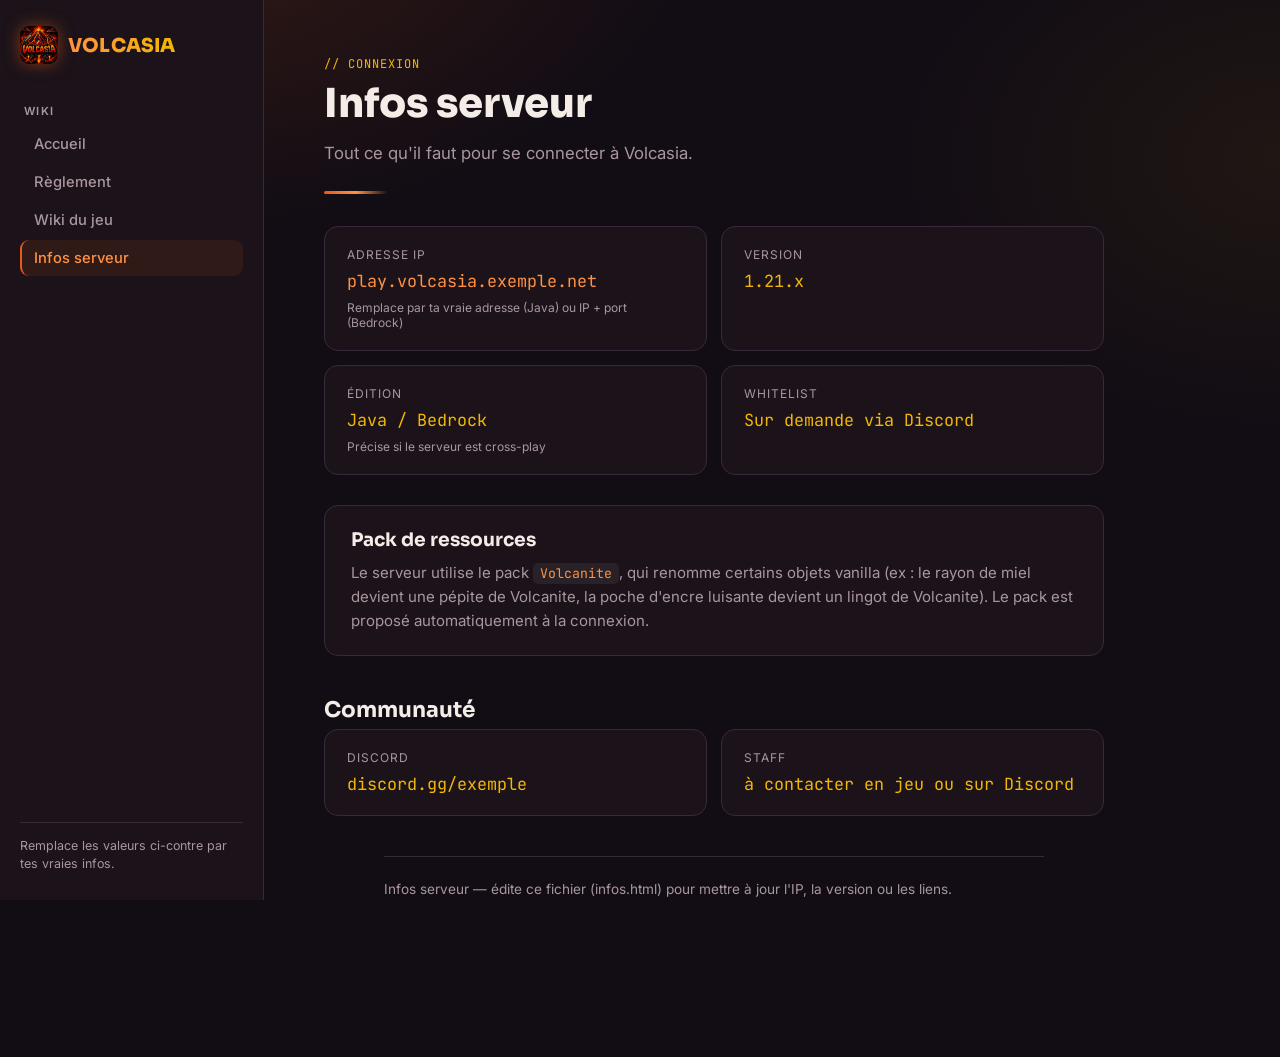
==== infos.html @ 2f06025f "Add files via upload" ====
<!DOCTYPE html>
<html lang="fr">
<head>
<meta charset="UTF-8">
<meta name="viewport" content="width=device-width, initial-scale=1.0">
<title>Volcasia — Infos serveur</title>
<link rel="icon" href="volcasia-icon.png">
<link rel="preconnect" href="https://fonts.googleapis.com">
<link href="https://fonts.googleapis.com/css2?family=Sora:wght@400;600;700;800&family=Inter:wght@400;500;600&family=JetBrains+Mono:wght@500&display=swap" rel="stylesheet">
<link rel="stylesheet" href="style.css">
</head>
<body>
<div class="shell">

  <aside class="sidebar">
    <a href="index.html" class="brand">
      <img src="volcasia-icon.png" alt="Logo Volcasia">
      <span class="brand-name">VOLCASIA</span>
    </a>
    <nav>
      <span class="nav-label">Wiki</span>
      <a href="index.html">Accueil</a>
      <a href="reglement.html">Règlement</a>
      <a href="wiki.html">Wiki du jeu</a>
      <a href="infos.html" class="active">Infos serveur</a>
    </nav>
    <div class="sidebar-foot">
      Remplace les valeurs ci-contre par tes vraies infos.
    </div>
  </aside>

  <main>
    <section id="infos">
      <span class="eyebrow">// Connexion</span>
      <h1 class="page-title">Infos serveur</h1>
      <p class="lede">Tout ce qu'il faut pour se connecter à Volcasia.</p>
      <div class="divider"></div>

      <div class="grid">
        <div class="info-tile">
          <div class="label">Adresse IP</div>
          <div class="value lava">play.volcasia.exemple.net</div>
          <div class="copy-hint">Remplace par ta vraie adresse (Java) ou IP + port (Bedrock)</div>
        </div>
        <div class="info-tile">
          <div class="label">Version</div>
          <div class="value">1.21.x</div>
        </div>
        <div class="info-tile">
          <div class="label">Édition</div>
          <div class="value">Java / Bedrock</div>
          <div class="copy-hint">Précise si le serveur est cross-play</div>
        </div>
        <div class="info-tile">
          <div class="label">Whitelist</div>
          <div class="value">Sur demande via Discord</div>
        </div>
      </div>

      <div class="card">
        <h3 style="margin-bottom:10px;">Pack de ressources</h3>
        <p style="color:var(--ash); line-height:1.6; font-size:0.94rem;">
          Le serveur utilise le pack <code class="inline">Volcanite</code>, qui renomme certains objets vanilla (ex : le rayon de miel devient une pépite de Volcanite, la poche d'encre luisante devient un lingot de Volcanite). Le pack est proposé automatiquement à la connexion.
        </p>
      </div>

      <h2 class="section-title">Communauté</h2>
      <div class="grid">
        <div class="info-tile">
          <div class="label">Discord</div>
          <div class="value">discord.gg/exemple</div>
        </div>
        <div class="info-tile">
          <div class="label">Staff</div>
          <div class="value">à contacter en jeu ou sur Discord</div>
        </div>
      </div>
    </section>

    <footer>
      Infos serveur — édite ce fichier (infos.html) pour mettre à jour l'IP, la version ou les liens.
    </footer>
  </main>
</div>
</body>
</html>
---- style.css ----
:root{
  --bg: #120D14;
  --panel: #1B1319;
  --panel-2: #221721;
  --line: #38293A;
  --lava: #E85A1C;
  --lava-hot: #FF9142;
  --gold: #F2B705;
  --ash: #A9969F;
  --text: #F4ECE7;
  --radius: 14px;
}
*{box-sizing:border-box; margin:0; padding:0;}
html{scroll-behavior:smooth;}
body{
  background: var(--bg);
  color: var(--text);
  font-family: 'Inter', sans-serif;
  min-height:100vh;
  background-image:
    radial-gradient(ellipse 900px 520px at 12% -8%, rgba(232,90,28,0.16), transparent 60%),
    radial-gradient(ellipse 700px 500px at 100% 15%, rgba(242,183,5,0.06), transparent 55%);
}
h1,h2,h3,.brand-name{ font-family:'Sora', sans-serif; }

.shell{ display:flex; min-height:100vh; }

/* Sidebar */
.sidebar{
  width: 264px; flex-shrink:0;
  background: var(--panel);
  border-right: 1px solid var(--line);
  padding: 26px 20px;
  position: sticky; top:0; height:100vh;
  display:flex; flex-direction:column; gap: 26px;
}
.brand{ display:flex; align-items:center; gap:10px; text-decoration:none; color:inherit; }
.brand img{
  width:38px; height:38px; border-radius:9px; object-fit:cover;
  box-shadow: 0 0 16px rgba(232,90,28,0.5), inset 0 0 0 1px rgba(255,255,255,0.12);
}
.brand-name{ font-weight:800; font-size:1.2rem; letter-spacing:0.01em;
  background: linear-gradient(90deg, var(--lava-hot), var(--gold));
  -webkit-background-clip:text; background-clip:text; color:transparent;
}
nav{ display:flex; flex-direction:column; gap:2px; }
.nav-label{
  font-size:0.7rem; text-transform:uppercase; letter-spacing:0.12em;
  color:var(--ash); margin: 14px 4px 6px; font-weight:600;
}
nav a{
  color: var(--ash); text-decoration:none; font-size:0.92rem; font-weight:500;
  padding:9px 12px; border-radius:9px; transition: all .15s ease;
  border-left: 2px solid transparent;
}
nav a:hover{ color: var(--text); background: rgba(255,255,255,0.03); }
nav a.active{
  color: var(--lava-hot); background: rgba(232,90,28,0.1);
  border-left: 2px solid var(--lava);
}
.sidebar-foot{
  margin-top:auto; font-size:0.78rem; color:var(--ash);
  border-top:1px solid var(--line); padding-top:14px; line-height:1.5;
}

/* Main */
main{ flex:1; padding: 56px 60px 100px; max-width: 900px; }
section{ padding-top: 40px; margin-top: -40px; }
.eyebrow{
  font-family:'JetBrains Mono', monospace; font-size:0.75rem; color: var(--gold);
  letter-spacing:0.08em; text-transform:uppercase; margin-bottom:10px; display:block;
}
h1.page-title{ font-size:2.5rem; font-weight:800; line-height:1.1; margin-bottom:14px; }
h2.section-title{ font-size:1.35rem; font-weight:700; margin: 40px 0 6px; }
h3.sub-title{ font-size:1.05rem; font-weight:700; margin: 20px 0 6px; color: var(--lava-hot); }
.lede{ color: var(--ash); font-size:1.05rem; line-height:1.6; max-width: 660px; margin-bottom: 8px;}
.divider{
  height:3px; width:64px; margin: 24px 0 32px; border-radius:3px;
  background: linear-gradient(90deg, var(--lava), var(--lava-hot), transparent);
}
p.body-text{ color:#D9CCD1; line-height:1.7; font-size:0.96rem; margin-bottom:10px; max-width:700px;}
ul.rule-list{ list-style:none; margin: 10px 0 18px; }
ul.rule-list li{
  position:relative; padding-left:22px; margin-bottom:9px;
  color:#D9CCD1; line-height:1.6; font-size:0.94rem; max-width:700px;
}
ul.rule-list li::before{
  content:"›"; position:absolute; left:0; color: var(--lava-hot); font-weight:700;
}

/* Hero */
.hero{
  background: linear-gradient(160deg, var(--panel-2), var(--panel));
  border:1px solid var(--line); border-radius: var(--radius);
  padding: 44px; margin-bottom: 50px; position:relative; overflow:hidden;
}
.hero::after{
  content:""; position:absolute; right:-60px; top:-60px; width:280px; height:280px;
  background: radial-gradient(circle, rgba(232,90,28,0.35), transparent 70%);
  filter: blur(10px);
}
.hero-stats{ display:flex; gap:36px; margin-top:26px; flex-wrap:wrap; position:relative; }
.stat b{ display:block; font-family:'Sora',sans-serif; font-size:1.4rem; color:var(--lava-hot); }
.stat span{ font-size:0.8rem; color:var(--ash); }

/* Cards */
.card{
  background: var(--panel); border:1px solid var(--line); border-radius: var(--radius);
  padding: 22px 26px; margin-bottom: 14px;
}
.link-cards{ display:grid; grid-template-columns: repeat(3, 1fr); gap:14px; margin-top:10px;}
.link-card{
  display:block; text-decoration:none; color:inherit;
  background: var(--panel); border:1px solid var(--line); border-radius: var(--radius);
  padding: 22px; transition: border-color .15s ease, transform .15s ease;
}
.link-card:hover{ border-color: rgba(232,90,28,0.5); transform: translateY(-2px); }
.link-card .tag-icon{ font-size:1.4rem; margin-bottom:10px; display:block; }
.link-card h3{ font-size:1rem; margin-bottom:6px; }
.link-card p{ color:var(--ash); font-size:0.85rem; line-height:1.5; }

/* Sanctions table */
.table-wrap{ overflow-x:auto; margin: 18px 0 30px; border-radius: var(--radius); border:1px solid var(--line); }
table.sanctions{ border-collapse:collapse; width:100%; min-width:640px; font-size:0.86rem; }
table.sanctions th{
  background: var(--panel-2); color: var(--gold); text-align:left; padding:12px 16px;
  font-size:0.72rem; text-transform:uppercase; letter-spacing:0.06em; border-bottom:1px solid var(--line);
}
table.sanctions td{ padding:12px 16px; border-bottom:1px solid var(--line); color:#D9CCD1; }
table.sanctions tr:last-child td{ border-bottom:none; }
table.sanctions td.severe{ color: var(--lava-hot); font-weight:600; }

.callout{
  background: rgba(232,90,28,0.07); border:1px solid rgba(232,90,28,0.3); border-radius: var(--radius);
  padding:18px 22px; margin: 18px 0 28px; font-size:0.9rem; line-height:1.6; color:#E8DAD2;
}
.callout b{ color: var(--lava-hot); }

.tag{
  display:inline-block; font-size:0.72rem; font-weight:600; padding:4px 10px;
  border-radius:20px; background: rgba(242,183,5,0.12); color: var(--gold);
  margin-bottom:16px; letter-spacing:0.03em;
}

/* Info grid */
.grid{ display:grid; grid-template-columns: 1fr 1fr; gap:14px; margin-bottom: 30px;}
.info-tile{
  background: var(--panel); border:1px solid var(--line); border-radius: var(--radius);
  padding: 20px 22px;
}
.info-tile .label{ font-size:0.75rem; color: var(--ash); text-transform:uppercase; letter-spacing:0.08em; margin-bottom:8px; }
.info-tile .value{ font-family:'JetBrains Mono', monospace; font-size:1.05rem; color: var(--gold); word-break:break-all; }
.info-tile .value.lava{ color: var(--lava-hot); }
.copy-hint{ font-size:0.75rem; color:var(--ash); margin-top:8px; }

code.inline{
  font-family:'JetBrains Mono', monospace; background: rgba(255,255,255,0.06);
  padding:2px 7px; border-radius:5px; font-size:0.88em; color: var(--lava-hot);
}

/* Wiki placeholder */
.wiki-grid{ display:grid; grid-template-columns: repeat(2, 1fr); gap:14px; margin-top:8px;}
.wiki-stub{
  background: var(--panel); border:1px dashed var(--line); border-radius: var(--radius);
  padding: 20px 22px; opacity:0.85;
}
.wiki-stub h3{ font-size:0.98rem; margin-bottom:6px; color: var(--text); }
.wiki-stub p{ color:var(--ash); font-size:0.85rem; line-height:1.5; }
.wiki-stub .status{
  display:inline-block; margin-top:10px; font-size:0.7rem; font-weight:600;
  color: var(--ash); background: rgba(255,255,255,0.05); padding:3px 9px; border-radius:20px;
  text-transform:uppercase; letter-spacing:0.05em;
}

footer{
  max-width:900px; margin: 40px 60px 60px; padding-top:24px; border-top:1px solid var(--line);
  color: var(--ash); font-size:0.85rem;
}

@media (max-width: 860px){
  .shell{ flex-direction:column; }
  .sidebar{ position:relative; height:auto; width:100%; flex-direction:row; overflow-x:auto; align-items:center; }
  .sidebar-foot{ display:none; }
  nav{ flex-direction:row; }
  .nav-label{ display:none; }
  main{ padding: 36px 22px 80px; }
  .grid, .link-cards, .wiki-grid{ grid-template-columns: 1fr; }
  h1.page-title{ font-size:2rem; }
}
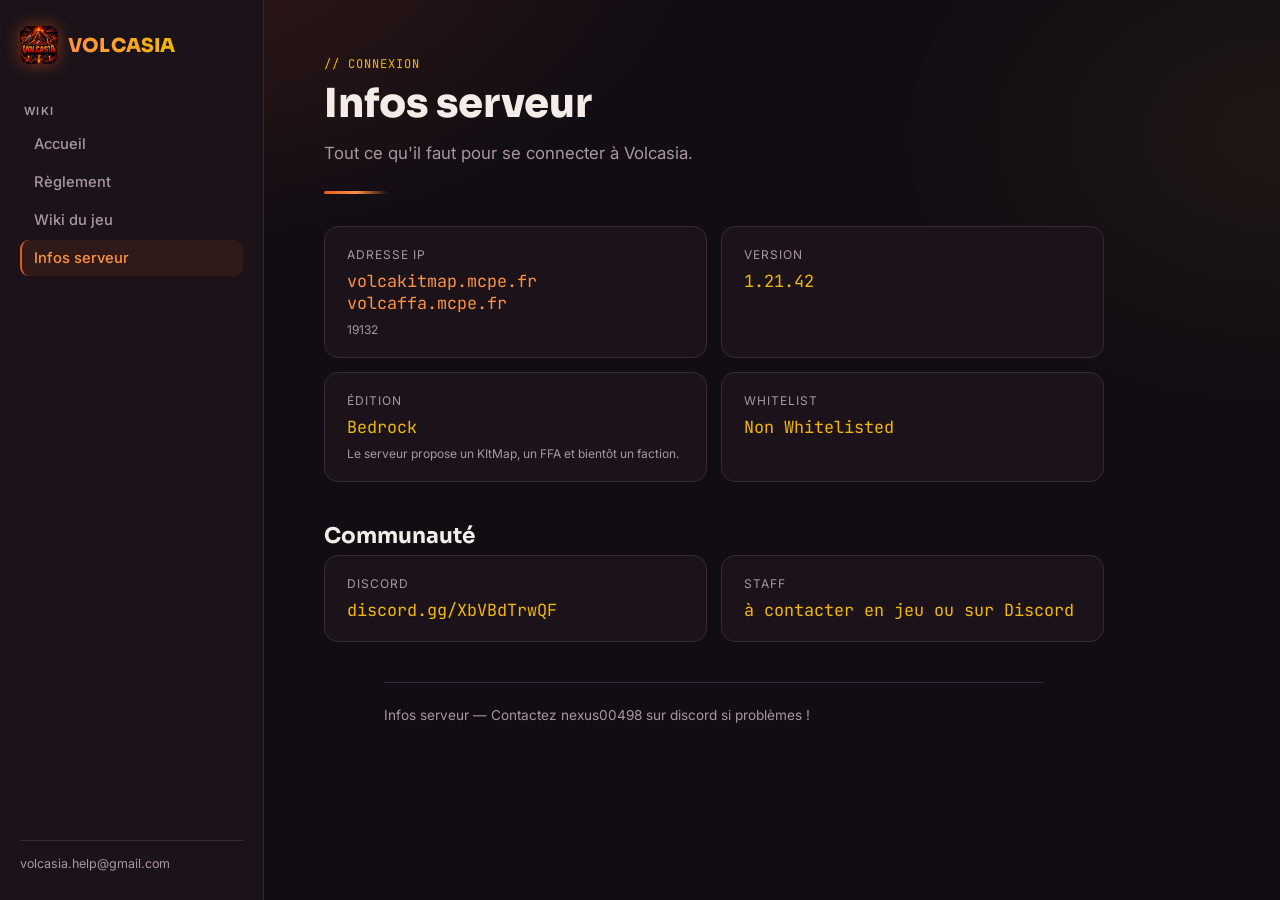
==== commit 86b29920: "Update infos.html" ====
--- a/infos.html
+++ b/infos.html
@@ -25,7 +25,7 @@
       <a href="infos.html" class="active">Infos serveur</a>
     </nav>
     <div class="sidebar-foot">
-      Remplace les valeurs ci-contre par tes vraies infos.
+      volcasia.help@gmail.com
     </div>
   </aside>
 
@@ -39,36 +39,31 @@
       <div class="grid">
         <div class="info-tile">
           <div class="label">Adresse IP</div>
-          <div class="value lava">play.volcasia.exemple.net</div>
-          <div class="copy-hint">Remplace par ta vraie adresse (Java) ou IP + port (Bedrock)</div>
+          <div class="value lava">
+      volcakitmap.mcpe.fr<br>
+      volcaffa.mcpe.fr</div>
+          <div class="copy-hint">19132</div>
         </div>
         <div class="info-tile">
           <div class="label">Version</div>
-          <div class="value">1.21.x</div>
+          <div class="value">1.21.42</div>
         </div>
         <div class="info-tile">
           <div class="label">Édition</div>
-          <div class="value">Java / Bedrock</div>
-          <div class="copy-hint">Précise si le serveur est cross-play</div>
+          <div class="value">Bedrock</div>
+          <div class="copy-hint">Le serveur propose un KItMap, un FFA et bientôt un faction.</div>
         </div>
         <div class="info-tile">
           <div class="label">Whitelist</div>
-          <div class="value">Sur demande via Discord</div>
+          <div class="value">Non Whitelisted</div>
         </div>
-      </div>
-
-      <div class="card">
-        <h3 style="margin-bottom:10px;">Pack de ressources</h3>
-        <p style="color:var(--ash); line-height:1.6; font-size:0.94rem;">
-          Le serveur utilise le pack <code class="inline">Volcanite</code>, qui renomme certains objets vanilla (ex : le rayon de miel devient une pépite de Volcanite, la poche d'encre luisante devient un lingot de Volcanite). Le pack est proposé automatiquement à la connexion.
-        </p>
       </div>
 
       <h2 class="section-title">Communauté</h2>
       <div class="grid">
         <div class="info-tile">
           <div class="label">Discord</div>
-          <div class="value">discord.gg/exemple</div>
+          <div class="value">discord.gg/XbVBdTrwQF</div>
         </div>
         <div class="info-tile">
           <div class="label">Staff</div>
@@ -78,7 +73,7 @@
     </section>
 
     <footer>
-      Infos serveur — édite ce fichier (infos.html) pour mettre à jour l'IP, la version ou les liens.
+      Infos serveur — Contactez nexus00498 sur discord si problèmes !
     </footer>
   </main>
 </div>
--- a/style.css
+++ b/style.css
@@ -86,6 +86,10 @@
 }
 ul.rule-list li::before{
   content:"›"; position:absolute; left:0; color: var(--lava-hot); font-weight:700;
+}
+ul.rule-list li b,
+p.body-text b{
+  color: var(--lava-hot); font-weight:700;
 }
 
 /* Hero */
